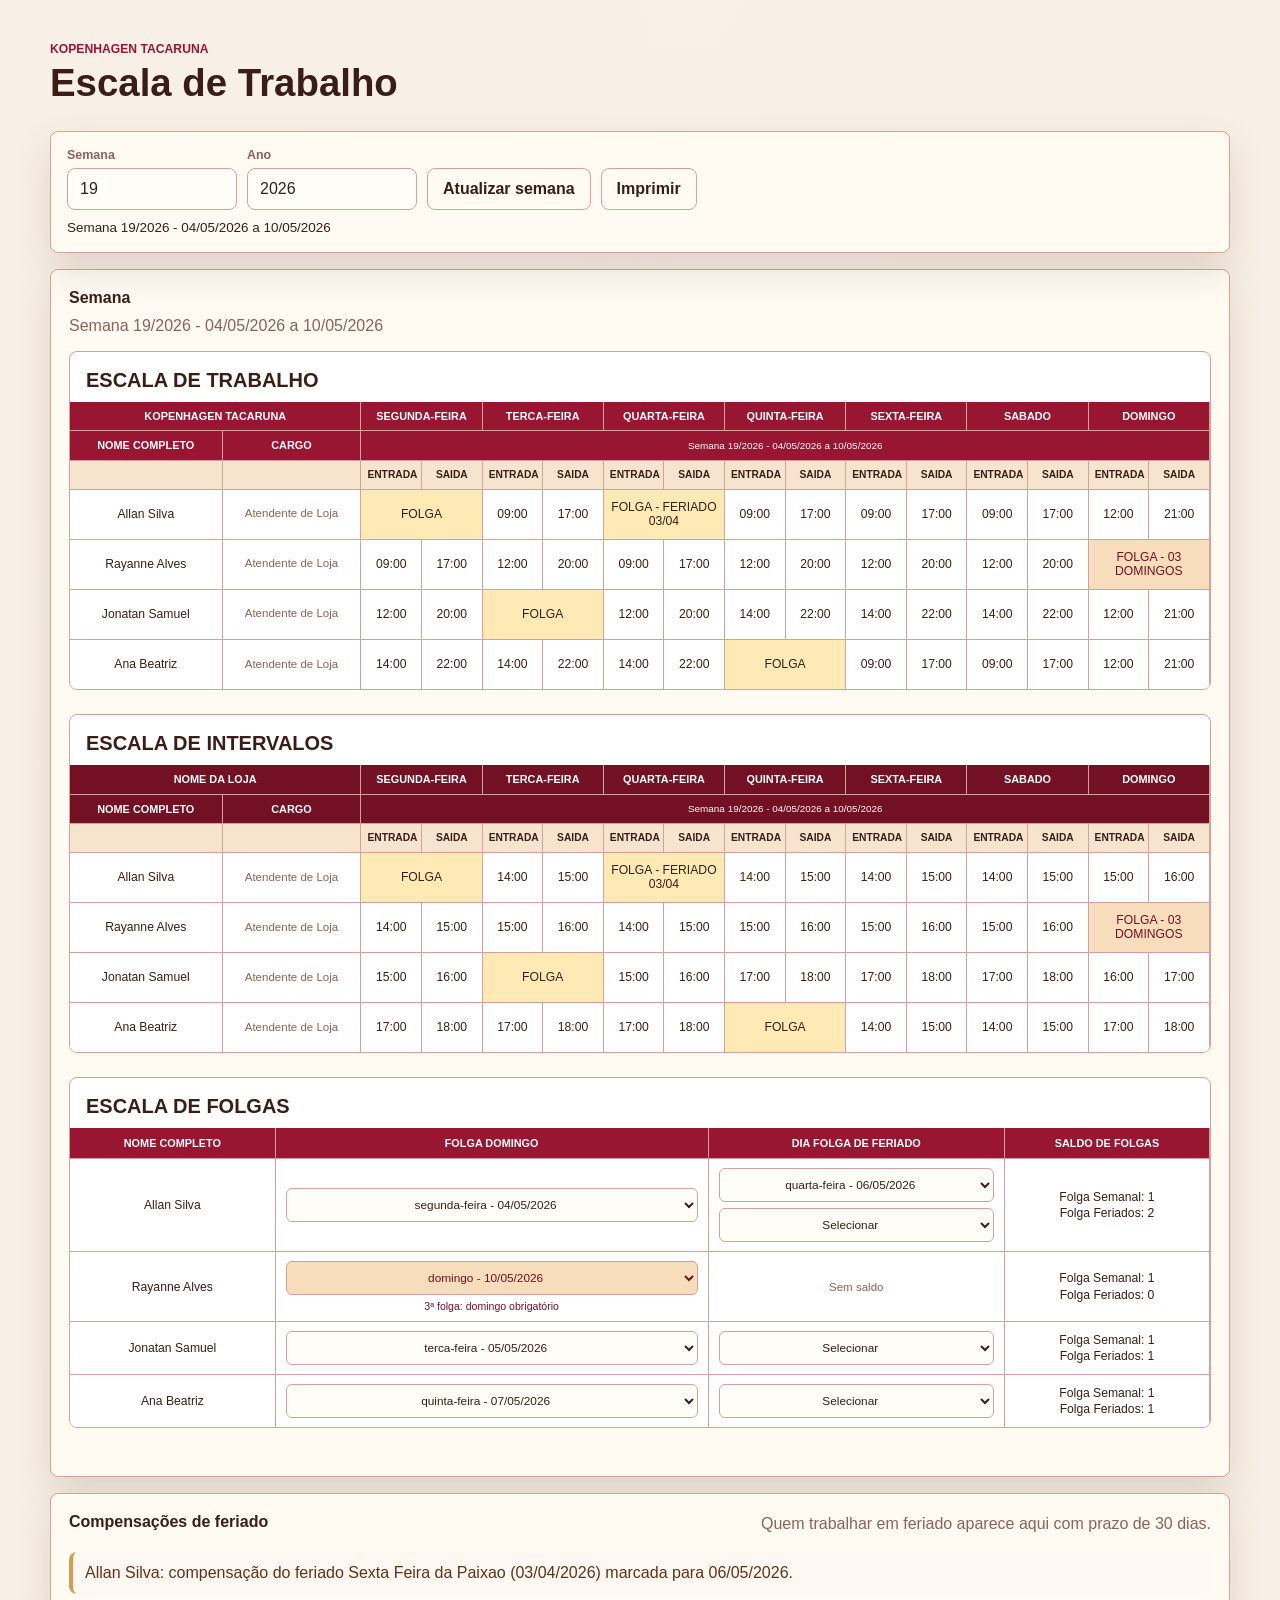
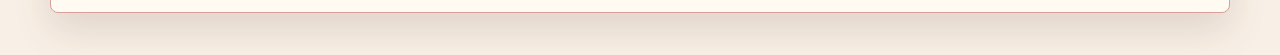
==== escala-funcionarios/index.html @ 4bc0af6b "001" ====
<!doctype html>
<html lang="pt-BR">
  <head>
    <meta charset="UTF-8" />
    <meta name="viewport" content="width=device-width, initial-scale=1" />
    <title>Escala de Trabalho</title>
    <link rel="stylesheet" href="./styles.css" />
  </head>
  <body>
    <main class="app-shell">
      <header class="app-header">
        <div>
          <p class="eyebrow">Kopenhagen Tacaruna</p>
          <h1>Escala de Trabalho</h1>
        </div>
      </header>

      <section class="control-panel single" aria-label="Configuracoes da semana">
        <form class="week-card" id="weekForm">
          <div class="week-control-row">
            <div class="week-fields">
              <div>
                <label for="weekNumber">Semana</label>
                <input id="weekNumber" name="weekNumber" type="number" min="1" max="53" inputmode="numeric" />
              </div>
              <div>
                <label for="weekYear">Ano</label>
                <input id="weekYear" name="weekYear" type="number" min="2026" max="2099" inputmode="numeric" />
              </div>
            </div>
            <button class="button secondary" type="submit">Atualizar semana</button>
            <button class="button secondary" id="printSchedule" type="button" title="Imprimir escala">
              Imprimir
            </button>
          </div>
          <p class="week-picker-range" id="weekPickerRange">-</p>
        </form>
      </section>

      <section class="schedule-panel printable" aria-label="Escala semanal">
        <div class="section-heading no-print">
          <div>
            <h2>Semana</h2>
            <p id="weekRange">-</p>
          </div>
        </div>

        <div class="schedule-scroll">
          <h2 class="print-title">ESCALA DE TRABALHO</h2>
          <table class="pdf-table work-table" id="workTable"></table>
        </div>

        <div class="schedule-scroll interval-block">
          <h2 class="print-title">ESCALA DE INTERVALOS</h2>
          <table class="pdf-table interval-table" id="intervalTable"></table>
        </div>

        <div class="schedule-scroll leave-block">
          <h2 class="print-title">ESCALA DE FOLGAS</h2>
          <table class="leave-table" id="leaveTable"></table>
        </div>
        <p class="validation-message" id="validationMessage" aria-live="polite"></p>
      </section>

      <section class="warnings-panel" aria-label="Compensações de feriado">
        <div class="section-heading">
          <h2>Compensações de feriado</h2>
          <p>Quem trabalhar em feriado aparece aqui com prazo de 30 dias.</p>
        </div>
        <ul id="holidayList" class="warnings-list"></ul>
      </section>

    </main>

    <script src="./script.js"></script>
  </body>
</html>
---- escala-funcionarios/styles.css ----
:root {
  color-scheme: light;
  --bg: #f8f0e6;
  --panel: #fffaf2;
  --panel-strong: #fffdf8;
  --ink: #3b1d17;
  --muted: #8b6358;
  --line: #d7a09a;
  --primary: #991632;
  --primary-dark: #741023;
  --accent: #d59b52;
  --danger: #991632;
  --gold: #d59b52;
  --soft-green: #f5ead8;
  --soft-orange: #fff0d7;
  --shadow: 0 16px 38px rgba(82, 32, 26, 0.14);
}

* {
  box-sizing: border-box;
}

body {
  margin: 0;
  min-height: 100vh;
  background:
    linear-gradient(180deg, rgba(248, 240, 230, 0.96), rgba(248, 240, 230, 1)),
    radial-gradient(circle at 14% 8%, rgba(153, 22, 50, 0.08), transparent 26%),
    radial-gradient(circle at 88% 18%, rgba(213, 155, 82, 0.16), transparent 28%);
  color: var(--ink);
  font-family: Inter, Avenir, "Helvetica Neue", Arial, sans-serif;
}

button,
input,
select {
  font: inherit;
}

button {
  cursor: pointer;
}

.app-shell {
  width: min(1180px, calc(100% - 32px));
  margin: 0 auto;
  padding: 30px 0 42px;
}

.app-header {
  display: flex;
  align-items: flex-end;
  justify-content: space-between;
  gap: 22px;
  padding: 12px 0 22px;
}

.eyebrow {
  margin: 0 0 8px;
  color: var(--primary);
  font-size: 0.76rem;
  font-weight: 800;
  letter-spacing: 0;
  text-transform: uppercase;
}

h1,
h2,
p {
  margin-top: 0;
}

h1 {
  margin-bottom: 7px;
  font-size: clamp(1.7rem, 3vw, 3rem);
  line-height: 0.98;
  letter-spacing: 0;
}

h2 {
  margin-bottom: 6px;
  font-size: 1rem;
  line-height: 1.2;
}

.subtitle,
.section-heading p,
.form-title p {
  margin-bottom: 0;
  color: var(--muted);
  line-height: 1.45;
}

.week-card {
  display: grid;
  gap: 10px;
}

.week-control-row {
  display: flex;
  align-items: end;
  gap: 10px;
  flex-wrap: wrap;
}

.button,
.text-button {
  min-height: 42px;
  border: 0;
  border-radius: 8px;
  padding: 0 15px;
  font-weight: 800;
}

.button {
  display: inline-flex;
  align-items: center;
  justify-content: center;
  gap: 8px;
}

.button span {
  display: inline-grid;
  place-items: center;
  min-width: 30px;
  height: 24px;
  border-radius: 6px;
  background: rgba(255, 255, 255, 0.18);
  font-size: 0.72rem;
}

.primary {
  background: var(--primary);
  color: white;
}

.primary:hover {
  background: var(--primary-dark);
}

.secondary {
  border: 1px solid var(--line);
  background: var(--panel);
  color: var(--ink);
}

.text-button {
  min-height: auto;
  background: transparent;
  color: var(--primary);
  padding: 0;
}

.text-button.danger {
  color: var(--danger);
}

.control-panel,
.workspace {
  display: grid;
  grid-template-columns: 330px minmax(0, 1fr);
  gap: 16px;
  align-items: start;
}

.control-panel.single {
  grid-template-columns: 1fr;
}

.control-panel {
  margin-bottom: 16px;
}

.week-card,
.employee-card,
.side-panel,
.schedule-panel,
.warnings-panel {
  border: 1px solid var(--line);
  border-radius: 8px;
  background: var(--panel);
  box-shadow: var(--shadow);
}

.week-card {
  min-height: 84px;
  padding: 16px;
}

.week-fields {
  display: grid;
  grid-template-columns: minmax(120px, 170px) minmax(120px, 170px);
  gap: 10px;
}

.week-fields label {
  display: block;
  margin-bottom: 6px;
  color: var(--muted);
  font-size: 0.78rem;
  font-weight: 850;
}

.week-picker-range {
  min-width: 320px;
  margin: 0;
  color: var(--ink);
  font-size: 0.84rem;
  font-weight: 400;
  line-height: 1.25;
  white-space: nowrap;
}

.employee-card {
  display: grid;
  grid-template-columns: 1fr 1fr 120px auto;
  gap: 10px;
  padding: 16px;
}

.form-title {
  grid-column: 1 / -1;
}

label {
  display: none;
}

input,
select {
  width: 100%;
  min-height: 42px;
  border: 1px solid var(--line);
  border-radius: 8px;
  background: var(--panel-strong);
  color: var(--ink);
  padding: 0 12px;
}

input:focus,
select:focus,
button:focus-visible {
  outline: 3px solid rgba(18, 107, 103, 0.22);
  outline-offset: 2px;
}

.side-panel,
.schedule-panel,
.warnings-panel {
  padding: 18px;
}

.section-heading {
  display: flex;
  align-items: flex-start;
  justify-content: space-between;
  gap: 16px;
  margin-bottom: 14px;
}

.employee-list {
  display: grid;
  gap: 10px;
}

.employee-item {
  display: grid;
  grid-template-columns: 12px 1fr auto;
  gap: 10px;
  align-items: center;
  border: 1px solid var(--line);
  border-radius: 8px;
  padding: 11px;
  background: #fbfcfd;
}

.employee-color {
  width: 12px;
  height: 38px;
  border-radius: 8px;
}

.employee-name {
  display: block;
  font-weight: 850;
}

.employee-role {
  display: block;
  margin-top: 2px;
  color: var(--muted);
  font-size: 0.82rem;
}

.icon-button {
  display: grid;
  place-items: center;
  width: 34px;
  height: 34px;
  border: 1px solid var(--line);
  border-radius: 8px;
  background: white;
  color: var(--danger);
  font-weight: 900;
}

.schedule-scroll {
  overflow-x: auto;
  border: 1px solid var(--line);
  border-radius: 8px;
  background: white;
  margin-top: 14px;
}

.pdf-table {
  width: 100%;
  min-width: 1040px;
  border-collapse: collapse;
  background: white;
  table-layout: fixed;
}

.pdf-table .name-col {
  width: 138px;
}

.pdf-table .role-col {
  width: 126px;
}

.pdf-table .time-col {
  width: 55px;
}

.pdf-table th,
.pdf-table td {
  border-bottom: 1px solid var(--line);
  border-right: 1px solid var(--line);
  padding: 8px 6px;
  text-align: center;
  vertical-align: middle;
}

.pdf-table th {
  color: white;
  font-size: 0.68rem;
  font-weight: 600;
  line-height: 1.15;
  text-transform: uppercase;
}

.pdf-table tr:last-child td {
  border-bottom: 0;
}

.pdf-table .blue-head th {
  background: var(--primary);
}

.pdf-table .red-head th {
  background: var(--primary-dark);
}

.pdf-table .sub-head th {
  background: #f6e4cf;
  color: var(--ink);
  font-size: 0.64rem;
}

.pdf-table .week-label {
  font-size: 0.62rem;
  font-weight: 400;
  text-transform: none;
  white-space: nowrap;
}

.pdf-table .week-label span,
#weekRange span,
.week-picker-range span {
  display: inline-block;
  margin-top: 4px;
  color: inherit;
  font-size: 0.82em;
  font-weight: 500;
}

#weekRange span,
.week-picker-range span {
  color: var(--muted);
}

.pdf-table td {
  height: 50px;
  color: var(--ink);
  font-size: 0.76rem;
  font-weight: 400;
  line-height: 1.18;
}

.pdf-table .table-employee-name,
.pdf-table .role-cell {
  text-align: center;
  vertical-align: middle;
  font-weight: 400;
  overflow-wrap: anywhere;
}

.pdf-table .table-employee-name,
.leave-table .table-employee-name {
  text-align: center;
  vertical-align: middle;
}

.pdf-table .role-cell {
  color: var(--muted);
  font-size: 0.72rem;
}

.off-cell {
  background: #ffeab6;
  color: #7a4318;
  font-size: 0.68rem;
  font-weight: 400;
  text-transform: uppercase;
}

.off-cell.sunday-off {
  background: #f8ddbc;
  color: var(--primary-dark);
}

.print-title {
  margin: 16px 16px 10px;
  color: var(--ink);
  font-size: 1.25rem;
  letter-spacing: 0;
}

.interval-block {
  margin-top: 24px;
}

.leave-block {
  margin-top: 24px;
}

.leave-table {
  width: 100%;
  border-collapse: collapse;
  background: white;
  table-layout: fixed;
}

.leave-table th:nth-child(1),
.leave-table td:nth-child(1) {
  width: 18%;
}

.leave-table th:nth-child(2),
.leave-table td:nth-child(2) {
  width: 38%;
}

.leave-table th:nth-child(3),
.leave-table td:nth-child(3) {
  width: 26%;
}

.leave-table th:nth-child(4),
.leave-table td:nth-child(4) {
  width: 18%;
}

.leave-table th,
.leave-table td {
  border-bottom: 1px solid var(--line);
  border-right: 1px solid var(--line);
  padding: 9px 10px;
  text-align: center;
  vertical-align: middle;
  font-size: 0.76rem;
  font-weight: 400;
}

.leave-select {
  width: 100%;
  min-height: 34px;
  border-radius: 6px;
  font-size: 0.74rem;
  text-align: center;
}

.leave-select + .leave-select {
  margin-top: 6px;
}

.leave-select:disabled {
  opacity: 1;
  color: var(--primary-dark);
  background: #f8ddbc;
  cursor: not-allowed;
}

.sunday-off-cell {
  text-align: left;
}

.extra-off-list {
  display: grid;
  gap: 4px;
  margin-top: 6px;
}

.extra-off-list span {
  display: block;
  border-radius: 6px;
  background: #fff0d7;
  color: var(--primary-dark);
  padding: 5px 7px;
  font-size: 0.68rem;
}

.no-balance {
  color: var(--muted);
  font-size: 0.72rem;
}

.balance-line {
  display: block;
  line-height: 1.35;
}

.locked-note {
  display: block;
  margin-top: 5px;
  color: var(--primary-dark);
  font-size: 0.66rem;
}

.leave-table th {
  background: var(--primary);
  color: white;
  font-size: 0.68rem;
  font-weight: 600;
  text-transform: uppercase;
}

.leave-table tr:last-child td {
  border-bottom: 0;
}

.validation-message {
  min-height: 20px;
  margin: 10px 0 0;
  color: var(--primary-dark);
  font-size: 0.82rem;
  font-weight: 600;
}

.validation-message.is-error {
  color: var(--danger);
}

.warnings-panel {
  margin-top: 16px;
}

.warnings-list {
  display: grid;
  gap: 8px;
  margin: 0;
  padding: 0;
  list-style: none;
}

.warnings-list li {
  border-left: 4px solid var(--accent);
  border-radius: 8px;
  background: #fff8f2;
  padding: 10px 12px;
  color: #603216;
  line-height: 1.4;
}

.warnings-list .empty {
  border-left-color: var(--primary);
  background: var(--soft-green);
  color: var(--primary-dark);
}

@media (max-width: 880px) {
  .app-shell {
    width: min(100% - 20px, 720px);
    padding-top: 18px;
  }

  .app-header,
  .section-heading {
    display: grid;
  }

  .control-panel,
  .workspace,
  .employee-card,
  .week-fields {
    grid-template-columns: 1fr;
  }

  .pdf-table {
    min-width: 940px;
  }
}

@media print {
  @page {
    size: A4 landscape;
    margin: 6mm;
  }

  :root {
    --line: #9d8178;
  }

  * {
    print-color-adjust: exact;
    -webkit-print-color-adjust: exact;
  }

  body {
    background: white;
    color: #2d1712;
  }

  .app-shell {
    width: auto;
    margin: 0;
    padding: 0;
    zoom: 0.86;
  }

  .control-panel,
  .no-print,
  .validation-message,
  .text-button {
    display: none;
  }

  .app-header {
    display: block;
    padding: 0 0 3mm;
  }

  .eyebrow {
    margin-bottom: 1mm;
    color: #991632;
    font-size: 6.5pt;
    font-weight: 700;
  }

  h1 {
    margin: 0;
    font-size: 13pt;
    line-height: 1.1;
  }

  .schedule-panel,
  .warnings-panel {
    border: 0;
    border-radius: 0;
    background: white;
    box-shadow: none;
    padding: 0;
  }

  .schedule-scroll {
    overflow: visible;
    border: 1px solid var(--line);
    border-radius: 0;
    break-inside: avoid;
    margin: 0 0 3mm;
  }

  .pdf-table {
    width: 100%;
    min-width: 0;
    table-layout: fixed;
    font-size: 5.8pt;
  }

  .pdf-table .name-col {
    width: 24mm;
  }

  .pdf-table .role-col {
    width: 20mm;
  }

  .pdf-table .time-col {
    width: auto;
  }

  .pdf-table th,
  .pdf-table td {
    border-color: var(--line);
    padding: 1.35mm 0.8mm;
  }

  .pdf-table th {
    font-size: 5.1pt;
    line-height: 1.1;
  }

  .pdf-table td {
    height: 6.8mm;
    font-size: 5.8pt;
    line-height: 1.12;
  }

  .pdf-table .role-cell {
    font-size: 5.2pt;
  }

  .pdf-table .week-label {
    font-size: 5pt;
  }

  .pdf-table .sub-head th {
    font-size: 4.8pt;
  }

  .off-cell {
    font-size: 5pt;
  }

  .print-title {
    margin: 0;
    padding: 1.2mm 2mm;
    border-bottom: 1px solid var(--line);
    background: #f5ead8;
    color: #3b1d17;
    font-size: 7pt;
    font-weight: 600;
  }

  .interval-block,
  .leave-block {
    margin-top: 0;
  }

  .leave-table {
    width: 100%;
    table-layout: fixed;
  }

  .leave-table th,
  .leave-table td {
    border-color: var(--line);
    padding: 1.2mm 1.5mm;
    font-size: 5.8pt;
  }

  .leave-table th {
    font-size: 5.4pt;
  }

  .leave-select {
    min-height: auto;
    border: 0;
    background: transparent;
    padding: 0;
    font-size: 5.8pt;
    appearance: none;
  }

  .locked-note,
  .no-balance,
  .balance-line {
    font-size: 5.4pt;
  }

  .warnings-panel {
    margin-top: 0;
    break-inside: avoid;
  }

  .warnings-panel .section-heading {
    display: block;
    margin-bottom: 1mm;
  }

  .warnings-panel h2 {
    margin-bottom: 0.5mm;
    font-size: 7pt;
  }

  .warnings-panel p,
  .warnings-list li {
    font-size: 5.8pt;
  }

  .warnings-list {
    gap: 1mm;
  }

  .warnings-list li {
    border-radius: 0;
    padding: 1mm 1.5mm;
  }
}
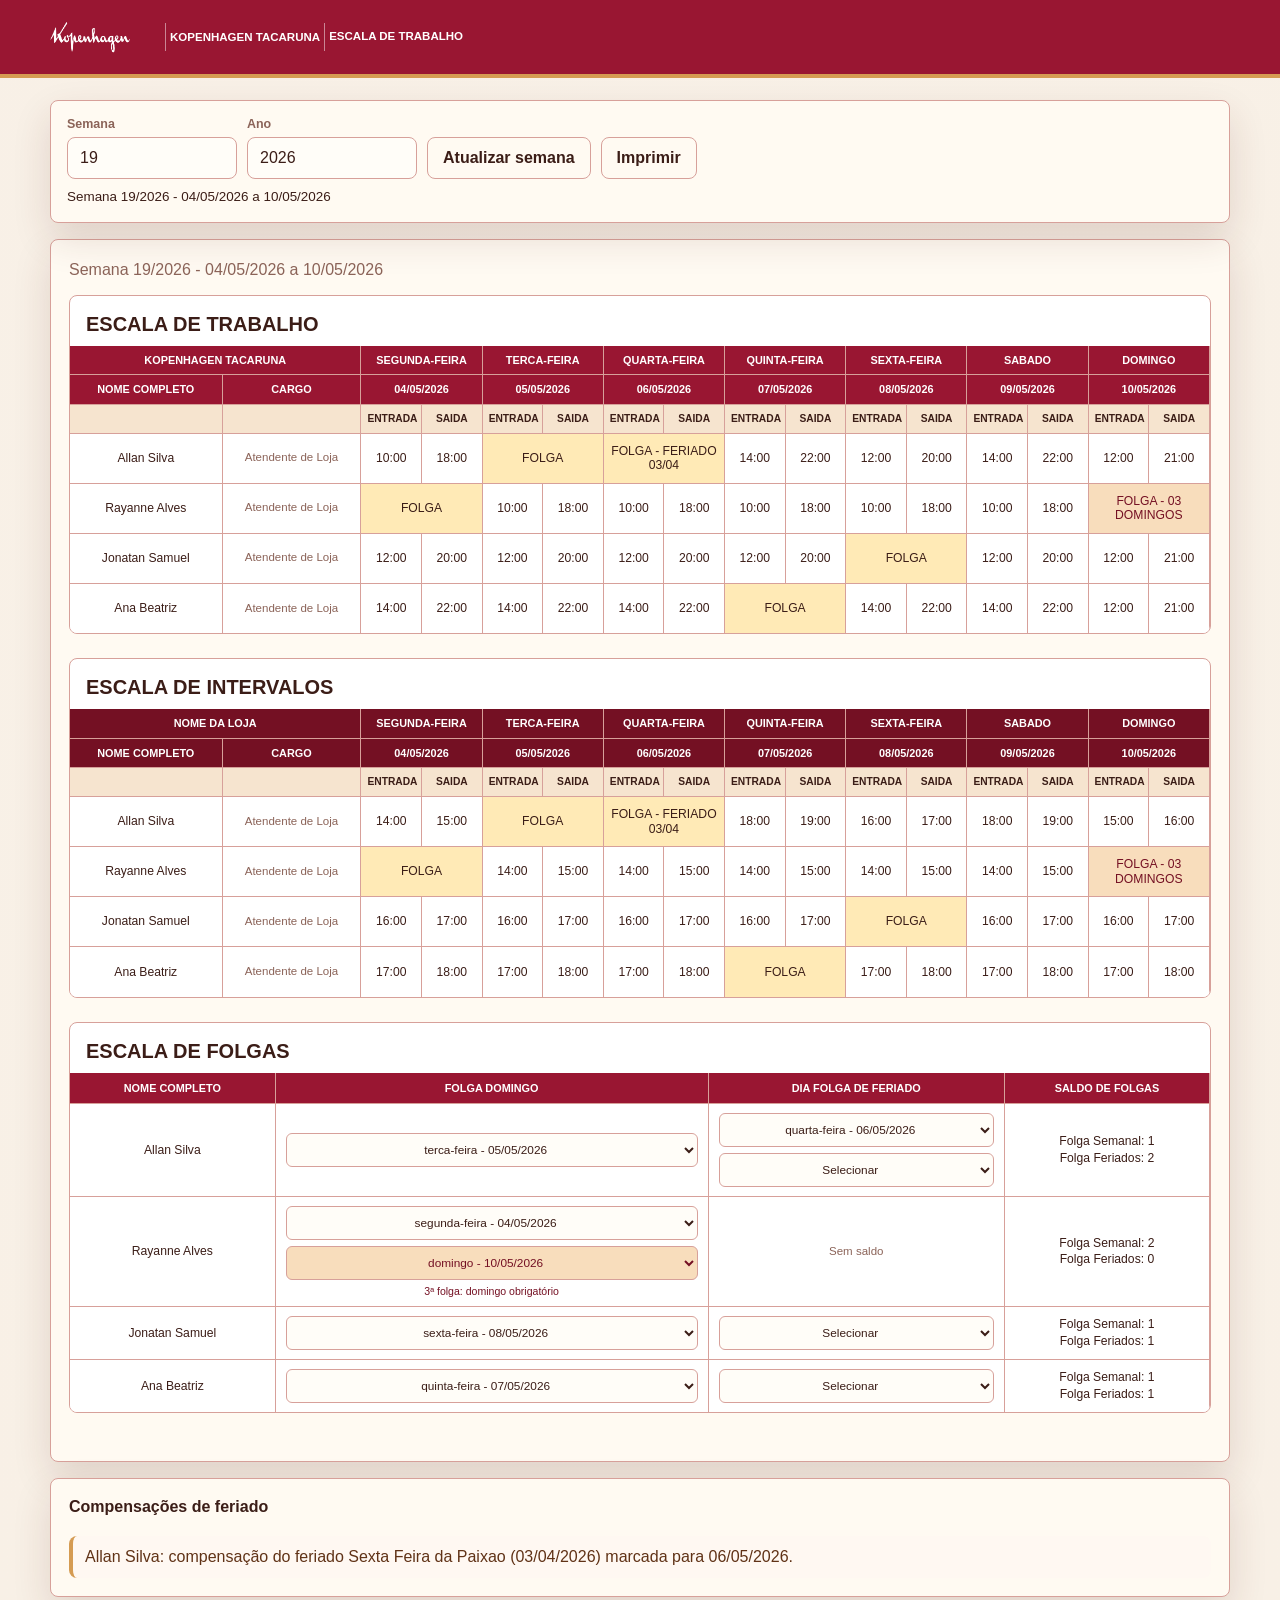
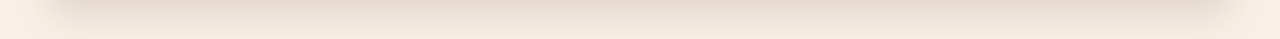
==== commit 509d7dc7: "001" ====
--- a/escala-funcionarios/index.html
+++ b/escala-funcionarios/index.html
@@ -7,14 +7,14 @@
     <link rel="stylesheet" href="./styles.css" />
   </head>
   <body>
+    <div class="brand-bar" aria-label="Kopenhagen">
+      <img src="./assets/brand/kopenhagen-logo.png" alt="Kopenhagen" />
+      <div class="brand-title">
+        <p>Kopenhagen Tacaruna</p>
+        <h1>Escala de Trabalho</h1>
+      </div>
+    </div>
     <main class="app-shell">
-      <header class="app-header">
-        <div>
-          <p class="eyebrow">Kopenhagen Tacaruna</p>
-          <h1>Escala de Trabalho</h1>
-        </div>
-      </header>
-
       <section class="control-panel single" aria-label="Configuracoes da semana">
         <form class="week-card" id="weekForm">
           <div class="week-control-row">
@@ -40,7 +40,6 @@
       <section class="schedule-panel printable" aria-label="Escala semanal">
         <div class="section-heading no-print">
           <div>
-            <h2>Semana</h2>
             <p id="weekRange">-</p>
           </div>
         </div>
@@ -65,7 +64,6 @@
       <section class="warnings-panel" aria-label="Compensações de feriado">
         <div class="section-heading">
           <h2>Compensações de feriado</h2>
-          <p>Quem trabalhar em feriado aparece aqui com prazo de 30 dias.</p>
         </div>
         <ul id="holidayList" class="warnings-list"></ul>
       </section>
--- a/escala-funcionarios/styles.css
+++ b/escala-funcionarios/styles.css
@@ -41,10 +41,75 @@
   cursor: pointer;
 }
 
+.brand-bar {
+  display: flex;
+  flex-direction: row;
+  align-items: center;
+  justify-content: flex-start;
+  gap: 0;
+  min-height: 78px;
+  padding: 16px max(16px, calc((100vw - 1180px) / 2));
+  background: var(--primary);
+  border-bottom: 4px solid var(--gold);
+  text-align: left;
+}
+
+.brand-bar img {
+  display: block;
+  width: min(150px, 48vw);
+  max-height: 40px;
+  object-fit: contain;
+  object-position: left center;
+  margin-left: -5px;
+  margin-right: -22px;
+  filter: brightness(0) invert(1);
+}
+
+.brand-title {
+  display: flex;
+  align-items: center;
+  gap: 4px;
+  margin-top: 0;
+  transform: translateX(-8px);
+  color: white;
+}
+
+.brand-title::before,
+.brand-title h1::before {
+  content: "";
+  display: block;
+  width: 1px;
+  height: 28px;
+  background: rgba(255, 255, 255, 0.48);
+}
+
+.brand-title p {
+  margin: 0;
+  font-size: 0.72rem;
+  font-weight: 700;
+  letter-spacing: 0;
+  text-transform: uppercase;
+  white-space: nowrap;
+}
+
+.brand-title h1 {
+  display: flex;
+  align-items: center;
+  gap: 4px;
+  margin: 0;
+  color: white;
+  font-size: 0.72rem;
+  font-weight: 700;
+  letter-spacing: 0;
+  line-height: 1.15;
+  text-transform: uppercase;
+  white-space: nowrap;
+}
+
 .app-shell {
   width: min(1180px, calc(100% - 32px));
   margin: 0 auto;
-  padding: 30px 0 42px;
+  padding: 22px 0 42px;
 }
 
 .app-header {
@@ -367,6 +432,19 @@
   font-size: 0.64rem;
 }
 
+.pdf-table .blue-head th.holiday-head,
+.pdf-table .red-head th.holiday-head,
+.pdf-table .blue-head th.holiday-date-head,
+.pdf-table .red-head th.holiday-date-head {
+  background: #d59b52;
+  color: #2d1712;
+}
+
+.pdf-table .sub-head th.holiday-sub-head {
+  background: #fff0d7;
+  color: #603216;
+}
+
 .pdf-table .week-label {
   font-size: 0.62rem;
   font-weight: 400;
@@ -397,6 +475,10 @@
   line-height: 1.18;
 }
 
+.pdf-table td.holiday-cell {
+  background: #fff8e8;
+}
+
 .pdf-table .table-employee-name,
 .pdf-table .role-cell {
   text-align: center;
@@ -422,6 +504,11 @@
   font-size: 0.68rem;
   font-weight: 400;
   text-transform: uppercase;
+}
+
+.off-cell.holiday-cell {
+  background: #f8ddbc;
+  color: #603216;
 }
 
 .off-cell.sunday-off {
@@ -614,7 +701,7 @@
 @media print {
   @page {
     size: A4 landscape;
-    margin: 6mm;
+    margin: 0;
   }
 
   :root {
@@ -626,23 +713,59 @@
     -webkit-print-color-adjust: exact;
   }
 
+  html,
   body {
+    width: 297mm;
+    min-height: 210mm;
+  }
+
+  body {
+    margin: 0;
+    padding: 10mm 20mm 8mm;
+    box-sizing: border-box;
     background: white;
     color: #2d1712;
   }
 
   .app-shell {
-    width: auto;
+    width: 100%;
     margin: 0;
     padding: 0;
-    zoom: 0.86;
-  }
-
+    zoom: 0.9;
+  }
+
+  .week-card,
+  .week-control-row,
+  .week-fields,
   .control-panel,
   .no-print,
   .validation-message,
   .text-button {
-    display: none;
+    display: none !important;
+  }
+
+  .brand-bar {
+    width: 100%;
+    min-height: 11mm;
+    margin: 0 0 2mm;
+    padding: 2mm 0;
+    border-bottom-width: 1.5mm;
+  }
+
+  .brand-bar img {
+    width: 35mm;
+    max-height: 8mm;
+    margin-left: 10mm;
+  }
+
+  .brand-title,
+  .brand-title h1 {
+    gap: 3mm;
+  }
+
+  .brand-title p,
+  .brand-title h1 {
+    font-size: 5.8pt;
   }
 
   .app-header {
@@ -677,22 +800,22 @@
     border: 1px solid var(--line);
     border-radius: 0;
     break-inside: avoid;
-    margin: 0 0 3mm;
+    margin: 0 0 2mm;
   }
 
   .pdf-table {
     width: 100%;
     min-width: 0;
     table-layout: fixed;
-    font-size: 5.8pt;
+    font-size: 5.2pt;
   }
 
   .pdf-table .name-col {
-    width: 24mm;
+    width: 20mm;
   }
 
   .pdf-table .role-col {
-    width: 20mm;
+    width: 16mm;
   }
 
   .pdf-table .time-col {
@@ -702,22 +825,22 @@
   .pdf-table th,
   .pdf-table td {
     border-color: var(--line);
-    padding: 1.35mm 0.8mm;
+    padding: 0.9mm 0.45mm;
   }
 
   .pdf-table th {
+    font-size: 4.7pt;
+    line-height: 1.1;
+  }
+
+  .pdf-table td {
+    height: 5.6mm;
     font-size: 5.1pt;
-    line-height: 1.1;
-  }
-
-  .pdf-table td {
-    height: 6.8mm;
-    font-size: 5.8pt;
     line-height: 1.12;
   }
 
   .pdf-table .role-cell {
-    font-size: 5.2pt;
+    font-size: 4.6pt;
   }
 
   .pdf-table .week-label {
@@ -725,20 +848,20 @@
   }
 
   .pdf-table .sub-head th {
-    font-size: 4.8pt;
+    font-size: 4.4pt;
   }
 
   .off-cell {
-    font-size: 5pt;
+    font-size: 4.6pt;
   }
 
   .print-title {
     margin: 0;
-    padding: 1.2mm 2mm;
+    padding: 0.9mm 1.5mm;
     border-bottom: 1px solid var(--line);
     background: #f5ead8;
     color: #3b1d17;
-    font-size: 7pt;
+    font-size: 6.2pt;
     font-weight: 600;
   }
 
@@ -755,12 +878,12 @@
   .leave-table th,
   .leave-table td {
     border-color: var(--line);
-    padding: 1.2mm 1.5mm;
-    font-size: 5.8pt;
+    padding: 0.9mm 1mm;
+    font-size: 5.1pt;
   }
 
   .leave-table th {
-    font-size: 5.4pt;
+    font-size: 4.9pt;
   }
 
   .leave-select {
@@ -768,14 +891,14 @@
     border: 0;
     background: transparent;
     padding: 0;
-    font-size: 5.8pt;
+    font-size: 5.1pt;
     appearance: none;
   }
 
   .locked-note,
   .no-balance,
   .balance-line {
-    font-size: 5.4pt;
+    font-size: 4.9pt;
   }
 
   .warnings-panel {
@@ -790,12 +913,12 @@
 
   .warnings-panel h2 {
     margin-bottom: 0.5mm;
-    font-size: 7pt;
+    font-size: 6.2pt;
   }
 
   .warnings-panel p,
   .warnings-list li {
-    font-size: 5.8pt;
+    font-size: 5.1pt;
   }
 
   .warnings-list {
